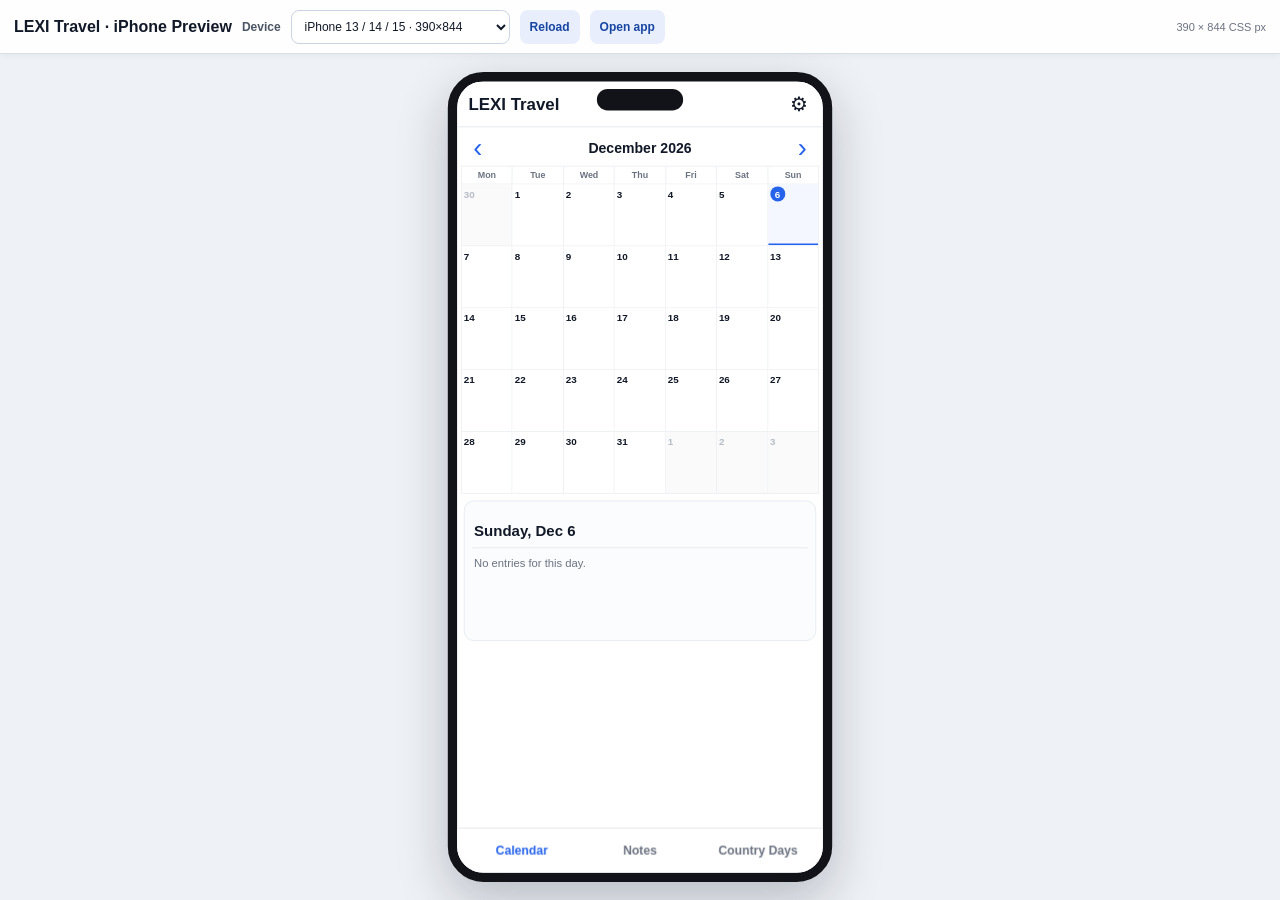
==== preview.html @ b99b1a5a "Add desktop iPhone preview page" ====
<!doctype html>
<html lang="en">
<head>
  <meta charset="utf-8">
  <meta name="viewport" content="width=device-width, initial-scale=1">
  <meta name="color-scheme" content="light">
  <title>LEXI Travel · iPhone Preview</title>
  <style>
    :root {
      color-scheme: light;
      font-family: -apple-system, BlinkMacSystemFont, "Segoe UI", sans-serif;
      background: #eef1f5;
      color: #111827;
    }

    * { box-sizing: border-box; }

    html, body {
      margin: 0;
      min-height: 100%;
      background: #eef1f5;
    }

    body {
      min-height: 100dvh;
      overflow: hidden;
    }

    .preview-shell {
      height: 100dvh;
      display: grid;
      grid-template-rows: auto 1fr;
    }

    .preview-toolbar {
      min-height: 54px;
      display: flex;
      align-items: center;
      gap: 10px;
      padding: 8px 14px;
      border-bottom: 1px solid #d8dee7;
      background: rgba(255,255,255,.96);
      box-shadow: 0 1px 8px rgba(15,23,42,.05);
      z-index: 5;
    }

    .preview-title {
      font-weight: 800;
      white-space: nowrap;
    }

    .preview-toolbar label {
      font-size: 12px;
      font-weight: 700;
      color: #4b5563;
    }

    .preview-toolbar select,
    .preview-toolbar button,
    .preview-toolbar a {
      min-height: 34px;
      border-radius: 8px;
      font: inherit;
      font-size: 12px;
    }

    .preview-toolbar select {
      border: 1px solid #cbd5e1;
      background: #fff;
      color: #111827;
      padding: 0 9px;
    }

    .preview-toolbar button,
    .preview-toolbar a {
      border: 0;
      background: #e8eefc;
      color: #1746a2;
      padding: 0 10px;
      font-weight: 750;
      text-decoration: none;
      display: inline-flex;
      align-items: center;
      cursor: pointer;
    }

    .viewport-readout {
      margin-left: auto;
      font-size: 11px;
      color: #6b7280;
      white-space: nowrap;
    }

    .stage {
      position: relative;
      overflow: auto;
      display: grid;
      place-items: start center;
      padding: 18px;
    }

    .phone-wrap {
      position: relative;
      transform-origin: top center;
    }

    .phone-frame {
      position: relative;
      border: 10px solid #111318;
      border-radius: 38px;
      background: #111318;
      box-shadow: 0 20px 55px rgba(15,23,42,.24);
      overflow: hidden;
    }

    .phone-frame::before {
      content: "";
      position: absolute;
      z-index: 3;
      top: 8px;
      left: 50%;
      width: 92px;
      height: 23px;
      transform: translateX(-50%);
      border-radius: 14px;
      background: #111318;
      pointer-events: none;
    }

    #appPreview {
      display: block;
      border: 0;
      background: #fff;
    }

    @media (max-width: 760px) {
      .preview-title,
      .viewport-readout { display: none; }
      .preview-toolbar { padding-inline: 8px; gap: 6px; }
    }
  </style>
</head>
<body>
  <div class="preview-shell">
    <header class="preview-toolbar">
      <div class="preview-title">LEXI Travel · iPhone Preview</div>
      <label for="devicePreset">Device</label>
      <select id="devicePreset">
        <option value="390x844" selected>iPhone 13 / 14 / 15 · 390×844</option>
        <option value="393x852">iPhone 14 Pro / 15 Pro · 393×852</option>
        <option value="430x932">iPhone 14/15 Pro Max · 430×932</option>
        <option value="375x812">iPhone 12/13 mini · 375×812</option>
        <option value="375x667">iPhone SE · 375×667</option>
      </select>
      <button id="reloadBtn" type="button">Reload</button>
      <a href="./" target="_blank" rel="noopener">Open app</a>
      <div id="viewportReadout" class="viewport-readout">390 × 844 CSS px</div>
    </header>

    <main id="stage" class="stage">
      <div id="phoneWrap" class="phone-wrap">
        <div class="phone-frame">
          <iframe id="appPreview" title="LEXI Travel iPhone preview" src="./"></iframe>
        </div>
      </div>
    </main>
  </div>

  <script>
    const stage = document.getElementById('stage');
    const phoneWrap = document.getElementById('phoneWrap');
    const frame = document.querySelector('.phone-frame');
    const preview = document.getElementById('appPreview');
    const preset = document.getElementById('devicePreset');
    const reloadBtn = document.getElementById('reloadBtn');
    const readout = document.getElementById('viewportReadout');

    let viewportWidth = 390;
    let viewportHeight = 844;

    function fitPreview() {
      const chrome = 20;
      const availableWidth = Math.max(200, stage.clientWidth - 36);
      const availableHeight = Math.max(300, stage.clientHeight - 36);
      const fullWidth = viewportWidth + chrome;
      const fullHeight = viewportHeight + chrome;
      const scale = Math.min(1, availableWidth / fullWidth, availableHeight / fullHeight);

      phoneWrap.style.width = `${fullWidth}px`;
      phoneWrap.style.height = `${fullHeight * scale}px`;
      frame.style.width = `${fullWidth}px`;
      frame.style.height = `${fullHeight}px`;
      phoneWrap.style.transform = `scale(${scale})`;
    }

    function setViewport(value) {
      const [width, height] = value.split('x').map(Number);
      viewportWidth = width;
      viewportHeight = height;
      preview.style.width = `${width}px`;
      preview.style.height = `${height}px`;
      readout.textContent = `${width} × ${height} CSS px`;
      fitPreview();
    }

    preset.addEventListener('change', () => setViewport(preset.value));
    reloadBtn.addEventListener('click', () => {
      preview.contentWindow.location.reload();
    });
    window.addEventListener('resize', fitPreview);

    setViewport(preset.value);
  </script>
</body>
</html>
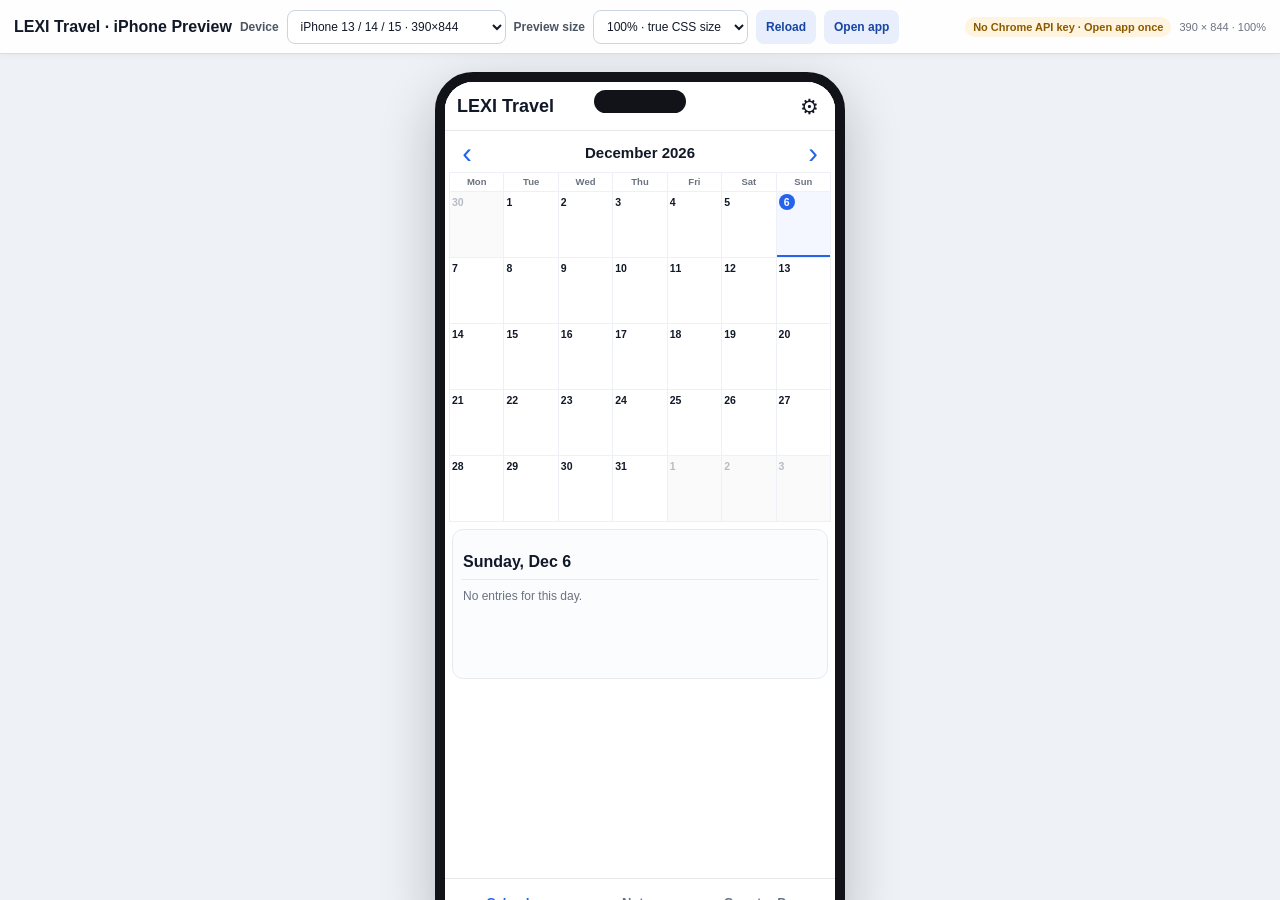
==== commit 194a6d7c: "Add true-size and adjustable zoom to iPhone preview" ====
--- a/preview.html
+++ b/preview.html
@@ -36,7 +36,8 @@
       min-height: 54px;
       display: flex;
       align-items: center;
-      gap: 10px;
+      flex-wrap: wrap;
+      gap: 8px;
       padding: 8px 14px;
       border-bottom: 1px solid #d8dee7;
       background: rgba(255,255,255,.96);
@@ -84,11 +85,32 @@
       cursor: pointer;
     }
 
-    .viewport-readout {
+    .preview-status {
       margin-left: auto;
+      display: flex;
+      align-items: center;
+      gap: 8px;
       font-size: 11px;
       color: #6b7280;
       white-space: nowrap;
+    }
+
+    .data-state {
+      border-radius: 999px;
+      padding: 4px 8px;
+      background: #eef2f7;
+      color: #4b5563;
+      font-weight: 700;
+    }
+
+    .data-state.connected {
+      background: #eaf8ef;
+      color: #19733a;
+    }
+
+    .data-state.missing {
+      background: #fff4df;
+      color: #8a5a00;
     }
 
     .stage {
@@ -101,16 +123,19 @@
 
     .phone-wrap {
       position: relative;
-      transform-origin: top center;
+      flex: 0 0 auto;
     }
 
     .phone-frame {
-      position: relative;
+      position: absolute;
+      top: 0;
+      left: 0;
       border: 10px solid #111318;
       border-radius: 38px;
       background: #111318;
       box-shadow: 0 20px 55px rgba(15,23,42,.24);
       overflow: hidden;
+      transform-origin: top left;
     }
 
     .phone-frame::before {
@@ -133,10 +158,10 @@
       background: #fff;
     }
 
-    @media (max-width: 760px) {
-      .preview-title,
-      .viewport-readout { display: none; }
+    @media (max-width: 900px) {
+      .preview-title { display: none; }
       .preview-toolbar { padding-inline: 8px; gap: 6px; }
+      .preview-status { width: 100%; margin-left: 0; justify-content: flex-end; }
     }
   </style>
 </head>
@@ -144,6 +169,7 @@
   <div class="preview-shell">
     <header class="preview-toolbar">
       <div class="preview-title">LEXI Travel · iPhone Preview</div>
+
       <label for="devicePreset">Device</label>
       <select id="devicePreset">
         <option value="390x844" selected>iPhone 13 / 14 / 15 · 390×844</option>
@@ -152,14 +178,28 @@
         <option value="375x812">iPhone 12/13 mini · 375×812</option>
         <option value="375x667">iPhone SE · 375×667</option>
       </select>
+
+      <label for="zoomPreset">Preview size</label>
+      <select id="zoomPreset">
+        <option value="fit">Fit window</option>
+        <option value="1" selected>100% · true CSS size</option>
+        <option value="1.1">110%</option>
+        <option value="1.25">125%</option>
+        <option value="1.5">150%</option>
+      </select>
+
       <button id="reloadBtn" type="button">Reload</button>
       <a href="./" target="_blank" rel="noopener">Open app</a>
-      <div id="viewportReadout" class="viewport-readout">390 × 844 CSS px</div>
+
+      <div class="preview-status">
+        <span id="dataState" class="data-state">Checking data…</span>
+        <span id="viewportReadout">390 × 844 · 100%</span>
+      </div>
     </header>
 
     <main id="stage" class="stage">
       <div id="phoneWrap" class="phone-wrap">
-        <div class="phone-frame">
+        <div id="phoneFrame" class="phone-frame">
           <iframe id="appPreview" title="LEXI Travel iPhone preview" src="./"></iframe>
         </div>
       </div>
@@ -167,30 +207,51 @@
   </div>
 
   <script>
+    const KEY_STORAGE = 'lexiTravelApiKey';
     const stage = document.getElementById('stage');
     const phoneWrap = document.getElementById('phoneWrap');
-    const frame = document.querySelector('.phone-frame');
+    const frame = document.getElementById('phoneFrame');
     const preview = document.getElementById('appPreview');
-    const preset = document.getElementById('devicePreset');
+    const devicePreset = document.getElementById('devicePreset');
+    const zoomPreset = document.getElementById('zoomPreset');
     const reloadBtn = document.getElementById('reloadBtn');
     const readout = document.getElementById('viewportReadout');
+    const dataState = document.getElementById('dataState');
 
     let viewportWidth = 390;
     let viewportHeight = 844;
-
-    function fitPreview() {
+    let currentScale = 1;
+
+    function fitScale() {
       const chrome = 20;
-      const availableWidth = Math.max(200, stage.clientWidth - 36);
-      const availableHeight = Math.max(300, stage.clientHeight - 36);
+      const availableWidth = Math.max(220, stage.clientWidth - 36);
+      const availableHeight = Math.max(320, stage.clientHeight - 36);
+      return Math.min(
+        1,
+        availableWidth / (viewportWidth + chrome),
+        availableHeight / (viewportHeight + chrome)
+      );
+    }
+
+    function selectedScale() {
+      return zoomPreset.value === 'fit' ? fitScale() : Number(zoomPreset.value);
+    }
+
+    function applyScale() {
+      const chrome = 20;
       const fullWidth = viewportWidth + chrome;
       const fullHeight = viewportHeight + chrome;
-      const scale = Math.min(1, availableWidth / fullWidth, availableHeight / fullHeight);
-
-      phoneWrap.style.width = `${fullWidth}px`;
-      phoneWrap.style.height = `${fullHeight * scale}px`;
+      currentScale = selectedScale();
+
       frame.style.width = `${fullWidth}px`;
       frame.style.height = `${fullHeight}px`;
-      phoneWrap.style.transform = `scale(${scale})`;
+      frame.style.transform = `scale(${currentScale})`;
+
+      phoneWrap.style.width = `${Math.ceil(fullWidth * currentScale)}px`;
+      phoneWrap.style.height = `${Math.ceil(fullHeight * currentScale)}px`;
+
+      const percent = Math.round(currentScale * 100);
+      readout.textContent = `${viewportWidth} × ${viewportHeight} · ${percent}%`;
     }
 
     function setViewport(value) {
@@ -199,17 +260,30 @@
       viewportHeight = height;
       preview.style.width = `${width}px`;
       preview.style.height = `${height}px`;
-      readout.textContent = `${width} × ${height} CSS px`;
-      fitPreview();
-    }
-
-    preset.addEventListener('change', () => setViewport(preset.value));
+      applyScale();
+    }
+
+    function refreshDataState() {
+      const connected = Boolean(localStorage.getItem(KEY_STORAGE));
+      dataState.textContent = connected
+        ? 'Chrome data connected'
+        : 'No Chrome API key · Open app once';
+      dataState.className = `data-state ${connected ? 'connected' : 'missing'}`;
+    }
+
+    devicePreset.addEventListener('change', () => setViewport(devicePreset.value));
+    zoomPreset.addEventListener('change', applyScale);
     reloadBtn.addEventListener('click', () => {
+      refreshDataState();
       preview.contentWindow.location.reload();
     });
-    window.addEventListener('resize', fitPreview);
-
-    setViewport(preset.value);
+    window.addEventListener('resize', () => {
+      if (zoomPreset.value === 'fit') applyScale();
+    });
+    window.addEventListener('storage', refreshDataState);
+
+    refreshDataState();
+    setViewport(devicePreset.value);
   </script>
 </body>
 </html>
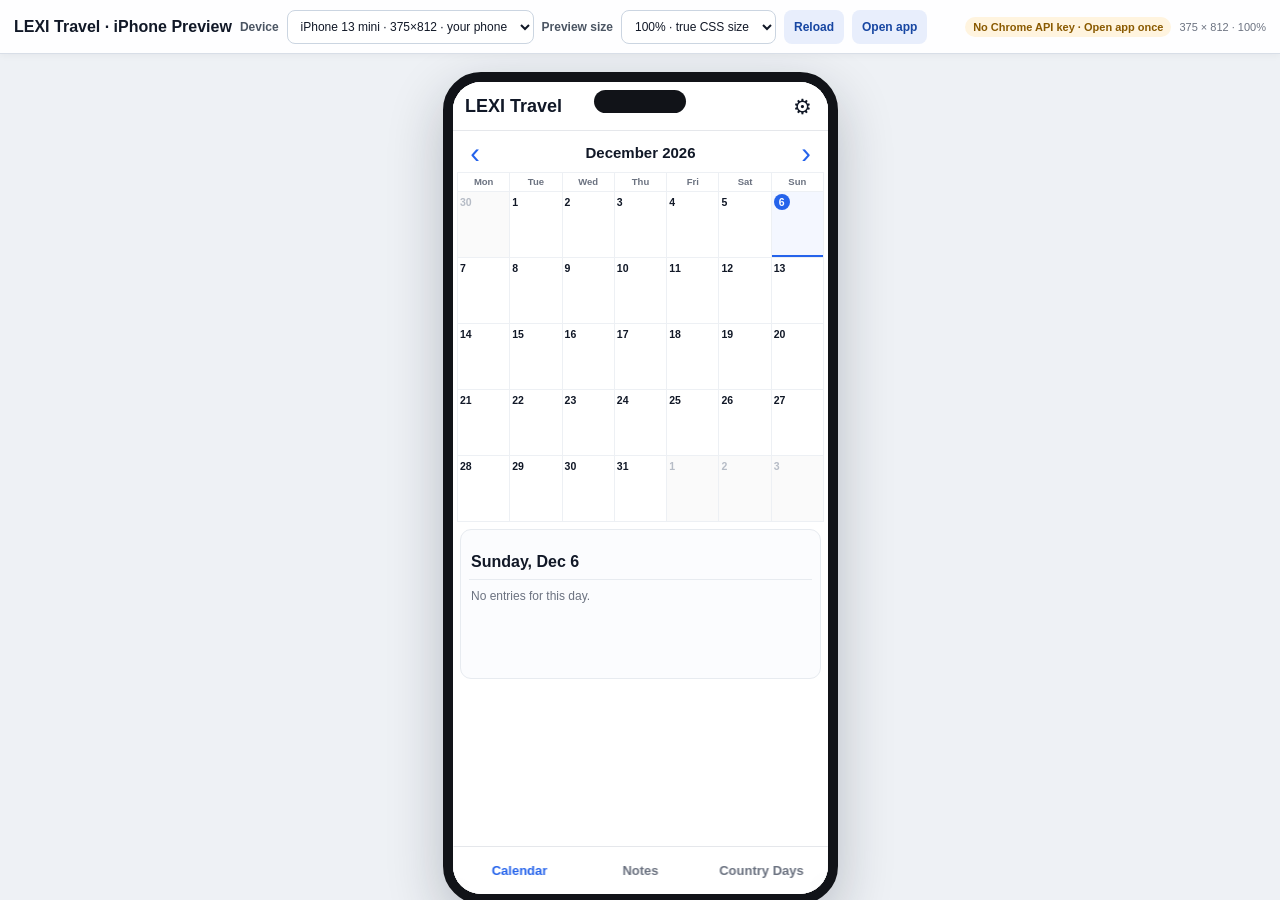
==== commit 998807fb: "Calibrate preview for iPhone 13 mini" ====
--- a/preview.html
+++ b/preview.html
@@ -172,10 +172,10 @@
 
       <label for="devicePreset">Device</label>
       <select id="devicePreset">
-        <option value="390x844" selected>iPhone 13 / 14 / 15 · 390×844</option>
+        <option value="390x844">iPhone 13 / 14 / 15 · 390×844</option>
         <option value="393x852">iPhone 14 Pro / 15 Pro · 393×852</option>
         <option value="430x932">iPhone 14/15 Pro Max · 430×932</option>
-        <option value="375x812">iPhone 12/13 mini · 375×812</option>
+        <option value="375x812" selected>iPhone 13 mini · 375×812 · your phone</option>
         <option value="375x667">iPhone SE · 375×667</option>
       </select>
 
@@ -193,7 +193,7 @@
 
       <div class="preview-status">
         <span id="dataState" class="data-state">Checking data…</span>
-        <span id="viewportReadout">390 × 844 · 100%</span>
+        <span id="viewportReadout">375 × 812 · 100%</span>
       </div>
     </header>
 
@@ -218,8 +218,8 @@
     const readout = document.getElementById('viewportReadout');
     const dataState = document.getElementById('dataState');
 
-    let viewportWidth = 390;
-    let viewportHeight = 844;
+    let viewportWidth = 375;
+    let viewportHeight = 812;
     let currentScale = 1;
 
     function fitScale() {
@@ -271,12 +271,38 @@
       dataState.className = `data-state ${connected ? 'connected' : 'missing'}`;
     }
 
+    function applyIPhoneFontCalibration() {
+      try {
+        const doc = preview.contentDocument;
+        if (!doc || !doc.head) return;
+
+        const oldStyle = doc.getElementById('lexi-preview-iphone-calibration');
+        if (oldStyle) oldStyle.remove();
+
+        const style = doc.createElement('style');
+        style.id = 'lexi-preview-iphone-calibration';
+        style.textContent = `
+          /* Preview-only compensation for Windows Segoe UI vs iPhone San Francisco. */
+          .day-number,
+          .day-location-code { font-weight: 700 !important; }
+          .day-event-flight-line,
+          .day-event-generic-line { font-weight: 600 !important; }
+        `;
+        doc.head.append(style);
+      } catch (error) {
+        // Same-origin preview should allow this; ignore if the frame is still loading.
+      }
+    }
+
     devicePreset.addEventListener('change', () => setViewport(devicePreset.value));
     zoomPreset.addEventListener('change', applyScale);
     reloadBtn.addEventListener('click', () => {
       refreshDataState();
       preview.contentWindow.location.reload();
     });
+    preview.addEventListener('load', () => {
+      applyIPhoneFontCalibration();
+    });
     window.addEventListener('resize', () => {
       if (zoomPreset.value === 'fit') applyScale();
     });
